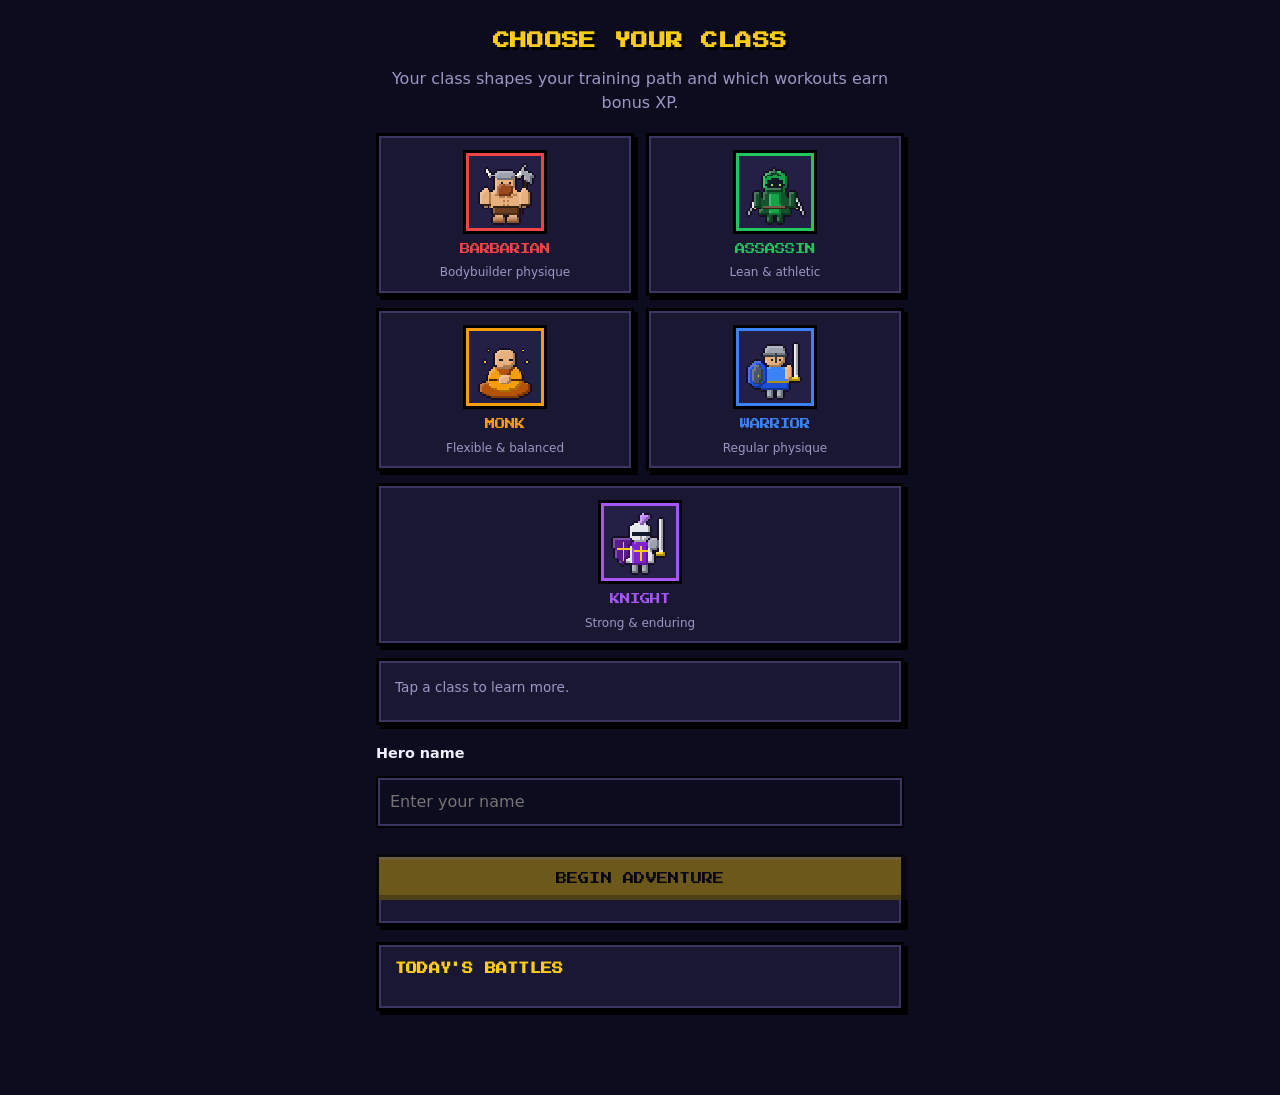
==== fitness/index.html @ 9831aeb4 "Upgrade all FitQuest sprites to detailed pixel art Heroes outside battle (hero card, class picker, p" ====
<!DOCTYPE html>
<html lang="en">
<head>
  <meta charset="UTF-8">
  <meta name="viewport" content="width=device-width, initial-scale=1.0, viewport-fit=cover">
  <meta name="theme-color" content="#0d0b1e">
  <meta name="description" content="Level up your real-life hero by working out">
  <meta name="apple-mobile-web-app-capable" content="yes">
  <meta name="apple-mobile-web-app-status-bar-style" content="black-translucent">
  <title>FitQuest</title>
  <link rel="manifest" href="manifest.json">
  <link rel="icon" href="icons/icon.svg" type="image/svg+xml">
  <link rel="apple-touch-icon" href="icons/icon-192.png">
  <link rel="preload" href="fonts/press-start-2p.woff2" as="font" type="font/woff2" crossorigin>
  <link rel="stylesheet" href="app.css">
</head>
<body>
  <header class="app-header">
    <h1 id="screen-title" class="pixel">Hero</h1>
    <span class="header-level pixel" id="header-level"></span>
  </header>

  <main>
    <!-- Hero -->
    <section id="hero" class="screen active" data-title="Hero">
      <div class="panel hero-card">
        <div class="portrait" id="hero-portrait"></div>
        <div class="hero-info">
          <div class="hero-name pixel" id="hero-name-display"></div>
          <div class="hero-title" id="hero-title"></div>
          <div class="xp-label pixel"><span>LV <span id="hero-level">1</span></span><span id="xp-text">0 / 100 XP</span></div>
          <div class="bar xp-bar"><div class="bar-fill" id="xp-fill"></div></div>
        </div>
      </div>

      <div class="panel promotion-card" id="promotion-card" hidden></div>

      <div class="panel quest-card" id="quest-card">
        <div class="quest-header pixel"><span>&#128220; Daily Quest</span><span class="quest-reward" id="quest-reward"></span></div>
        <div class="quest-name pixel" id="quest-name"></div>
        <div class="quest-desc" id="quest-desc"></div>
        <div class="bar quest-bar"><div class="bar-fill" id="quest-fill"></div></div>
        <div class="quest-progress" id="quest-progress"></div>
      </div>

      <div class="stats">
        <div class="stat panel">
          <span class="stat-value pixel" id="today-minutes">0</span>
          <span class="stat-label">min today</span>
        </div>
        <div class="stat panel">
          <span class="stat-value pixel" id="today-calories">0</span>
          <span class="stat-label">kcal today</span>
        </div>
        <div class="stat panel">
          <span class="stat-value pixel" id="streak">0</span>
          <span class="stat-label">&#128293; day streak</span>
        </div>
      </div>

      <div class="panel">
        <h2 class="pixel">Attributes</h2>
        <div class="attributes" id="attributes"></div>
      </div>

      <div class="panel">
        <h2 class="pixel">Skills</h2>
        <ul class="workout-list" id="skill-list"></ul>
      </div>

      <div class="panel">
        <h2 class="pixel">Weekly Goal</h2>
        <div class="xp-label"><span id="week-text">0 / 150 min</span><span id="week-pct">0%</span></div>
        <div class="bar week-bar"><div class="bar-fill" id="week-fill"></div></div>
      </div>

      <div class="panel">
        <h2 class="pixel">Last 7 Days</h2>
        <div class="chart" id="week-chart"></div>
      </div>

      <div class="panel">
        <h2 class="pixel">Today's Battles</h2>
        <ul class="workout-list" id="today-list"></ul>
      </div>
    </section>

    <!-- Train -->
    <section id="train" class="screen" data-title="Train">
      <div class="mode-toggle" role="tablist" aria-label="Training mode">
        <button type="button" class="mode active pixel" data-mode="workout" role="tab" aria-selected="true"><span class="mode-icon" aria-hidden="true">&#9876;&#xFE0F;</span> Workout</button>
        <button type="button" class="mode pixel" data-mode="challenge" role="tab" aria-selected="false"><span class="mode-icon" aria-hidden="true">&#127942;</span> Challenge</button>
      </div>

      <form id="workout-form" class="panel form" novalidate>
        <label>Choose your training</label>
        <div class="activity-grid" id="activity-grid" role="radiogroup" aria-label="Activity"></div>

        <div class="row">
          <div>
            <label for="duration">Duration (min)</label>
            <input type="number" id="duration" name="duration" min="1" max="1440" inputmode="numeric" required>
          </div>
          <div>
            <label for="distance">Distance (km)</label>
            <input type="number" id="distance" name="distance" min="0" step="0.01" inputmode="decimal" placeholder="Optional">
          </div>
        </div>

        <div class="row">
          <div>
            <label for="calories">Calories</label>
            <input type="number" id="calories" name="calories" min="0" inputmode="numeric" placeholder="Auto">
          </div>
          <div>
            <label for="date">Date</label>
            <input type="date" id="date" name="date" required>
          </div>
        </div>

        <label for="notes">Notes</label>
        <textarea id="notes" name="notes" rows="2" placeholder="How did the battle go?"></textarea>

        <div class="reward-preview pixel" id="reward-preview"></div>
        <button type="submit" class="btn pixel">Complete Training</button>
        <p class="form-status" id="form-status" role="status"></p>
      </form>

      <form id="feat-form" class="panel form" novalidate hidden>
        <label>Choose a challenge</label>
        <p class="hint">Hit personal records to learn skills. Each skill rank boosts an attribute.</p>
        <div class="activity-grid" id="challenge-grid" role="radiogroup" aria-label="Challenge"></div>

        <div class="challenge-info" id="challenge-info" hidden></div>

        <div class="row" id="fields-lift" hidden>
          <div>
            <label for="lift-weight">Weight (<span id="weight-unit">kg</span>)</label>
            <input type="number" id="lift-weight" min="0" step="0.5" inputmode="decimal">
          </div>
          <div>
            <label for="lift-reps">Reps</label>
            <input type="number" id="lift-reps" min="1" max="30" value="1" inputmode="numeric">
          </div>
        </div>

        <div id="fields-reps" hidden>
          <label for="max-reps">Reps in one set</label>
          <input type="number" id="max-reps" min="1" inputmode="numeric">
        </div>

        <div class="row" id="fields-time" hidden>
          <div>
            <label for="time-min">Minutes</label>
            <input type="number" id="time-min" min="0" inputmode="numeric">
          </div>
          <div>
            <label for="time-sec">Seconds</label>
            <input type="number" id="time-sec" min="0" max="59" inputmode="numeric">
          </div>
        </div>

        <label for="feat-date">Date</label>
        <input type="date" id="feat-date" name="feat-date">

        <button type="submit" class="btn pixel">Record Feat</button>
        <p class="form-status" id="feat-status" role="status"></p>
      </form>
    </section>

    <!-- Fight -->
    <section id="fight" class="screen" data-title="Fight">
      <div class="panel">
        <h2 class="pixel">Battle Stats</h2>
        <div class="combat-stats" id="combat-stats"></div>
        <p class="hint passive" id="class-passive"></p>
        <p class="hint">Your power comes from real training. Workouts raise your attributes, and challenges teach combat skills.</p>
      </div>

      <div class="panel">
        <h2 class="pixel">Combat Skills</h2>
        <ul class="workout-list" id="combat-skill-list"></ul>
      </div>

      <div class="panel">
        <h2 class="pixel section-head"><span>Dungeons</span><span id="kill-count"></span></h2>
        <div class="dungeon-list" id="dungeon-list"></div>
      </div>
    </section>

    <!-- Loot -->
    <section id="loot" class="screen" data-title="Loot">
      <div class="panel loot-hero">
        <div class="portrait large" id="loot-portrait"></div>
        <div>
          <div class="hero-name pixel" id="loot-name"></div>
          <div class="hint" id="loot-bonus"></div>
        </div>
      </div>

      <div class="panel">
        <h2 class="pixel">Active Buffs</h2>
        <ul class="buff-list" id="buff-list"></ul>
      </div>

      <div class="panel">
        <h2 class="pixel section-head"><span>Armory</span><span id="gear-count"></span></h2>
        <div id="gear-slots"></div>
      </div>

      <div class="panel">
        <h2 class="pixel section-head"><span>Badges</span><span id="badge-count"></span></h2>
        <div class="badge-grid" id="badge-grid"></div>
      </div>
    </section>

    <!-- Journal -->
    <section id="journal" class="screen" data-title="Journal">
      <div class="panel totals" id="all-time"></div>
      <div id="history-list"></div>
    </section>

    <!-- Settings -->
    <section id="settings" class="screen" data-title="Camp">
      <div class="panel form">
        <h2 class="pixel">Your Hero</h2>
        <div class="current-class" id="current-class"></div>
        <button type="button" class="btn secondary pixel" id="change-class-btn">Change Class</button>
      </div>

      <form id="settings-form" class="panel form">
        <h2 class="pixel">Settings</h2>
        <label for="goal">Weekly goal (minutes)</label>
        <input type="number" id="goal" min="10" max="5000" inputmode="numeric">

        <label for="units">Units</label>
        <select id="units">
          <option value="kg">Kilograms (kg)</option>
          <option value="lb">Pounds (lb)</option>
        </select>

        <label for="weight" id="weight-label">Body weight (kg)</label>
        <input type="number" id="weight" min="20" max="300" step="0.1" inputmode="decimal">
        <p class="hint">Used to estimate calories burned.</p>

        <button type="submit" class="btn pixel">Save</button>
        <p class="form-status" id="settings-status" role="status"></p>
      </form>

      <div class="panel form">
        <h2 class="pixel">Save Data</h2>
        <p class="hint">Everything is stored only on this device.</p>
        <button type="button" class="btn secondary pixel" id="export-btn">Export Save</button>
        <button type="button" class="btn danger pixel" id="clear-btn">Delete All Progress</button>
      </div>
    </section>
  </main>

  <nav class="tab-bar" aria-label="Main">
    <button class="tab active" data-screen="hero"><span class="tab-icon">&#128737;&#xFE0F;</span>Hero</button>
    <button class="tab" data-screen="train"><span class="tab-icon">&#9876;&#xFE0F;</span>Train</button>
    <button class="tab" data-screen="fight"><span class="tab-icon">&#128128;</span>Fight</button>
    <button class="tab" data-screen="loot"><span class="tab-icon">&#127873;</span>Loot</button>
    <button class="tab" data-screen="journal"><span class="tab-icon">&#128220;</span>Journal</button>
    <button class="tab" data-screen="settings"><span class="tab-icon">&#9978;&#xFE0F;</span>Camp</button>
  </nav>

  <!-- Class selection (shown on first launch, or from Camp) -->
  <div class="overlay" id="class-select" hidden>
    <div class="overlay-inner">
      <h1 class="pixel overlay-title" id="class-select-title">Choose Your Class</h1>
      <p class="overlay-sub">Your class shapes your training path and which workouts earn bonus XP.</p>
      <div class="class-grid" id="class-grid" role="radiogroup" aria-label="Class"></div>
      <div class="panel class-detail" id="class-detail">
        <p class="hint">Tap a class to learn more.</p>
      </div>
      <label for="hero-name" class="name-label">Hero name</label>
      <input type="text" id="hero-name" maxlength="20" placeholder="Enter your name" autocomplete="nickname">
      <button type="button" class="btn pixel" id="begin-btn" disabled>Begin Adventure</button>
      <button type="button" class="btn secondary pixel" id="cancel-class-btn" hidden>Cancel</button>
    </div>
  </div>

  <!-- Dungeon battle (Pokémon-style) -->
  <div class="overlay battle" id="battle" hidden>
    <div class="battle-inner">
      <div class="battle-top pixel"><span id="b-dungeon"></span><span id="b-floor"></span></div>

      <div class="scene" id="b-scene">
        <div class="info-box enemy-box">
          <div class="info-name pixel"><span id="b-enemy-name"></span><span id="b-enemy-level"></span></div>
          <div class="hp-row"><span class="hp-tag pixel">HP</span><div class="hp-track"><div class="hp-fill" id="b-enemy-hp"></div></div></div>
          <div class="status-row" id="b-enemy-status"></div>
        </div>
        <div class="platform enemy-platform"></div>
        <div class="b-sprite enemy-sprite" id="b-enemy-sprite"></div>

        <div class="platform hero-platform"></div>
        <div class="b-sprite hero-sprite" id="b-hero-sprite"></div>
        <div class="info-box hero-box">
          <div class="info-name pixel"><span id="b-hero-name"></span><span id="b-hero-level"></span></div>
          <div class="hp-row"><span class="hp-tag pixel">HP</span><div class="hp-track"><div class="hp-fill" id="b-hero-hp"></div></div></div>
          <div class="hp-numbers pixel" id="b-hero-hp-text"></div>
          <div class="hp-row en-row"><span class="hp-tag en-tag pixel">EN</span><div class="hp-track en-track"><div class="en-fill" id="b-energy"></div></div></div>
          <div class="status-row" id="b-hero-status"></div>
        </div>
      </div>

      <div class="command-area" id="b-command" data-menu="wait">
        <div class="text-box pixel" id="b-text" role="status" aria-live="polite"></div>
        <div class="command-menu" id="b-actions"></div>
      </div>
    </div>
  </div>

  <!-- Level up / quest complete popup -->
  <div class="overlay popup" id="popup" hidden>
    <div class="popup-box panel">
      <div class="popup-icon" id="popup-icon"></div>
      <div class="popup-title pixel" id="popup-title"></div>
      <div class="popup-text" id="popup-text"></div>
      <button type="button" class="btn pixel" id="popup-btn">Onward!</button>
    </div>
  </div>

  <div class="toast pixel" id="toast" aria-live="polite"></div>

  <script src="art.js"></script>
  <script src="battle.js"></script>
  <script src="app.js"></script>
</body>
</html>
---- fitness/app.css ----
@font-face {
  font-family: "Press Start 2P";
  src: url("fonts/press-start-2p.woff2") format("woff2");
  font-display: swap;
}

:root {
  --bg: #0d0b1e;
  --panel: #1a1733;
  --panel-2: #241f45;
  --border: #3b3561;
  --text: #f1f0ff;
  --muted: #9b97c4;
  --gold: #facc15;
  --accent: #facc15; /* replaced by the hero's class color */
  --danger: #f87171;
  --success: #4ade80;
  --tab-height: 64px;
  --pixel-font: "Press Start 2P", ui-monospace, monospace;
}

[hidden] {
  display: none !important;
}

* {
  box-sizing: border-box;
  margin: 0;
  padding: 0;
}

body {
  font-family: system-ui, -apple-system, "Segoe UI", Roboto, sans-serif;
  background:
    radial-gradient(circle at 50% -20%, color-mix(in srgb, var(--accent) 18%, transparent), transparent 60%),
    var(--bg);
  background-attachment: fixed;
  color: var(--text);
  line-height: 1.5;
  -webkit-tap-highlight-color: transparent;
}

.pixel {
  font-family: var(--pixel-font);
  letter-spacing: 0.02em;
}

/* Chunky pixel-style panel */
.panel {
  background: var(--panel);
  border: 3px solid #000;
  box-shadow: inset 0 0 0 2px var(--border), 4px 4px 0 #000;
  padding: 16px;
}

h2 {
  font-size: 0.7rem;
  color: var(--gold);
  margin-bottom: 14px;
  text-transform: uppercase;
}

/* Header */
.app-header {
  position: sticky;
  top: 0;
  z-index: 5;
  display: flex;
  align-items: center;
  justify-content: space-between;
  padding: calc(env(safe-area-inset-top) + 16px) 16px 16px;
  background: var(--panel);
  border-bottom: 3px solid #000;
  box-shadow: 0 3px 0 var(--accent);
}

.app-header h1 {
  font-size: 0.95rem;
  text-transform: uppercase;
  color: var(--accent);
}

.header-level {
  font-size: 0.6rem;
  color: var(--gold);
}

main {
  max-width: 560px;
  margin: 0 auto;
  padding: 18px 16px calc(var(--tab-height) + env(safe-area-inset-bottom) + 20px);
}

.screen {
  display: none;
  flex-direction: column;
  gap: 16px;
}

.screen.active {
  display: flex;
}

/* Pixel sprites */
.sprite {
  display: block;
  width: 100%;
  height: 100%;
  image-rendering: pixelated;
  shape-rendering: crispEdges;
}

/* Hero card */
.hero-card {
  display: flex;
  gap: 16px;
  align-items: center;
}

.portrait {
  width: 96px;
  height: 96px;
  flex-shrink: 0;
  padding: 8px;
  background: var(--panel-2);
  border: 3px solid #000;
  box-shadow: inset 0 0 0 3px var(--accent);
}

.hero-info {
  flex: 1;
  min-width: 0;
}

.hero-name {
  font-size: 0.85rem;
  overflow-wrap: anywhere;
  margin-bottom: 6px;
}

.hero-title {
  color: var(--accent);
  font-weight: 700;
  font-size: 0.95rem;
  margin-bottom: 10px;
}

.xp-label {
  display: flex;
  justify-content: space-between;
  font-size: 0.6rem;
  color: var(--muted);
  margin-bottom: 6px;
}

.xp-label.pixel span:first-child {
  color: var(--gold);
}

/* Bars */
.bar {
  height: 16px;
  background: #000;
  border: 2px solid #000;
  box-shadow: inset 0 0 0 2px var(--border);
  overflow: hidden;
}

.bar-fill {
  height: 100%;
  width: 0;
  background: var(--accent);
  box-shadow: inset 0 -4px 0 rgb(0 0 0 / 0.25), inset 0 3px 0 rgb(255 255 255 / 0.25);
  transition: width 0.6s steps(12);
}

.xp-bar .bar-fill {
  background: var(--gold);
}

/* Quest */
.quest-card {
  border-color: #000;
  box-shadow: inset 0 0 0 2px var(--gold), 4px 4px 0 #000;
}

.quest-header {
  display: flex;
  justify-content: space-between;
  font-size: 0.6rem;
  color: var(--gold);
  margin-bottom: 12px;
  text-transform: uppercase;
}

.quest-reward {
  color: var(--success);
}

.quest-name {
  font-size: 0.75rem;
  margin-bottom: 6px;
}

.quest-desc {
  color: var(--muted);
  margin-bottom: 10px;
}

.quest-bar .bar-fill {
  background: var(--success);
}

.quest-progress {
  font-size: 0.85rem;
  color: var(--muted);
  margin-top: 6px;
}

.quest-card.done .quest-name::after {
  content: " \2714";
  color: var(--success);
}

/* Class promotion */
.promotion-card {
  box-shadow: inset 0 0 0 2px var(--border), 4px 4px 0 #000;
}

.promotion-card.ready {
  box-shadow: inset 0 0 0 3px var(--gold), 4px 4px 0 #000;
  animation: glow 1.6s steps(4) infinite alternate;
}

@keyframes glow {
  to { box-shadow: inset 0 0 0 3px var(--gold), 0 0 18px color-mix(in srgb, var(--gold) 45%, transparent), 4px 4px 0 #000; }
}

.promo-sprites {
  display: flex;
  align-items: center;
  justify-content: center;
  gap: 14px;
  margin: 4px 0 12px;
}

.promo-sprites .portrait {
  width: 84px;
  height: 84px;
  padding: 6px;
}

.promotion-card:not(.ready) .promo-target {
  filter: grayscale(0.6) brightness(0.7);
}

.promo-target {
  box-shadow: inset 0 0 0 3px var(--c);
}

.promo-arrow {
  color: var(--gold);
  font-size: 1rem;
}

.promo-perks {
  list-style: none;
  display: flex;
  flex-direction: column;
  gap: 6px;
  margin-bottom: 6px;
  font-size: 0.85rem;
}

/* Stats */
.stats {
  display: grid;
  grid-template-columns: repeat(3, 1fr);
  gap: 12px;
}

.stat {
  display: flex;
  flex-direction: column;
  align-items: center;
  text-align: center;
  padding: 14px 6px;
  gap: 6px;
}

.stat-value {
  font-size: 1rem;
  color: var(--accent);
}

.stat-label {
  font-size: 0.75rem;
  color: var(--muted);
}

/* Attributes */
.attributes {
  display: flex;
  flex-direction: column;
  gap: 10px;
}

.attr {
  display: grid;
  grid-template-columns: 48px 1fr 32px;
  align-items: center;
  gap: 10px;
  font-size: 0.65rem;
}

.attr-name.bonus {
  color: var(--gold);
  text-decoration: underline 2px;
  text-underline-offset: 4px;
}

.attr .bar {
  height: 14px;
}

.attr-value {
  text-align: right;
}

/* Chart */
.chart {
  display: grid;
  grid-template-columns: repeat(7, 1fr);
  gap: 8px;
  align-items: end;
  height: 140px;
}

.bar-col {
  display: flex;
  flex-direction: column;
  align-items: center;
  justify-content: flex-end;
  height: 100%;
  gap: 4px;
}

.col {
  width: 100%;
  max-width: 26px;
  min-height: 4px;
  background: var(--accent);
  border: 2px solid #000;
  transition: height 0.4s steps(8);
}

.col.empty {
  background: var(--border);
}

.col-value,
.col-day {
  font-family: var(--pixel-font);
  font-size: 0.5rem;
  color: var(--muted);
}

.bar-col.today .col-day {
  color: var(--gold);
}

/* Workout list */
.workout-list {
  list-style: none;
  display: flex;
  flex-direction: column;
  gap: 10px;
}

.workout {
  display: flex;
  align-items: center;
  gap: 12px;
}

.workout-icon {
  width: 42px;
  height: 42px;
  background: var(--panel-2);
  border: 2px solid #000;
  box-shadow: inset 0 0 0 2px var(--border);
  display: grid;
  place-items: center;
  font-size: 1.3rem;
  flex-shrink: 0;
}

.workout-info {
  flex: 1;
  min-width: 0;
}

.workout-name {
  font-weight: 700;
}

.workout-xp {
  font-family: var(--pixel-font);
  font-size: 0.55rem;
  color: var(--gold);
  margin-left: 6px;
}

.workout-meta,
.workout-notes {
  font-size: 0.85rem;
  color: var(--muted);
  overflow-wrap: anywhere;
}

.delete-btn {
  background: none;
  border: none;
  color: var(--muted);
  font-size: 1.1rem;
  padding: 8px;
  cursor: pointer;
}

.delete-btn:hover {
  color: var(--danger);
}

.empty-state {
  color: var(--muted);
  text-align: center;
  padding: 8px 0;
}

.history-day h3 {
  font-family: var(--pixel-font);
  font-size: 0.55rem;
  color: var(--muted);
  font-weight: 400;
  margin: 6px 2px 10px;
  text-transform: uppercase;
}

.history-day .panel {
  margin-bottom: 8px;
}

.totals {
  display: grid;
  grid-template-columns: repeat(3, 1fr);
  text-align: center;
}

/* Activity grid */
.activity-grid {
  display: grid;
  grid-template-columns: repeat(3, 1fr);
  gap: 8px;
  margin-bottom: 12px;
}

.activity {
  position: relative;
  display: flex;
  flex-direction: column;
  align-items: center;
  gap: 4px;
  padding: 10px 4px 8px;
  background: var(--panel-2);
  border: 2px solid #000;
  box-shadow: inset 0 0 0 2px var(--border);
  color: var(--text);
  font: inherit;
  font-size: 0.75rem;
  cursor: pointer;
}

.activity-icon {
  font-size: 1.5rem;
  line-height: 1;
}

.activity-stat {
  font-family: var(--pixel-font);
  font-size: 0.45rem;
  color: var(--muted);
}

.activity.selected {
  box-shadow: inset 0 0 0 3px var(--accent);
  background: color-mix(in srgb, var(--accent) 18%, var(--panel-2));
}

.activity .badge {
  position: absolute;
  top: -8px;
  right: -6px;
  padding: 3px 4px;
  background: var(--gold);
  color: #000;
  border: 2px solid #000;
  font-family: var(--pixel-font);
  font-size: 0.45rem;
}

.reward-preview {
  min-height: 1.2em;
  font-size: 0.6rem;
  color: var(--gold);
  line-height: 1.8;
}

/* Forms */
.form {
  display: flex;
  flex-direction: column;
  gap: 6px;
}

label {
  font-size: 0.9rem;
  font-weight: 700;
}

input,
select,
textarea {
  width: 100%;
  padding: 12px;
  border: 2px solid #000;
  box-shadow: inset 0 0 0 2px var(--border);
  border-radius: 0;
  background: var(--bg);
  color: var(--text);
  font: inherit;
  font-size: 16px; /* prevents iOS zoom on focus */
  margin-bottom: 8px;
  color-scheme: dark;
}

input:focus,
select:focus,
textarea:focus {
  outline: none;
  box-shadow: inset 0 0 0 2px var(--accent);
}

.row {
  display: grid;
  grid-template-columns: 1fr 1fr;
  gap: 12px;
}

.hint {
  font-size: 0.85rem;
  color: var(--muted);
}

.btn {
  padding: 16px 12px;
  border: 3px solid #000;
  border-radius: 0;
  background: var(--accent);
  color: #000;
  font-size: 0.7rem;
  text-transform: uppercase;
  cursor: pointer;
  margin-top: 6px;
  box-shadow: inset 0 -5px 0 rgb(0 0 0 / 0.3), inset 0 3px 0 rgb(255 255 255 / 0.35), 3px 3px 0 #000;
}

.btn:active {
  transform: translate(2px, 2px);
  box-shadow: inset 0 -3px 0 rgb(0 0 0 / 0.3), 1px 1px 0 #000;
}

.btn:disabled {
  opacity: 0.4;
  cursor: not-allowed;
}

.btn.secondary {
  background: var(--panel-2);
  color: var(--text);
  box-shadow: inset 0 0 0 2px var(--border), 3px 3px 0 #000;
}

.btn.danger {
  background: transparent;
  color: var(--danger);
  box-shadow: inset 0 0 0 2px var(--danger), 3px 3px 0 #000;
}

.form-status {
  min-height: 1.5em;
  font-size: 0.9rem;
}

.form-status.error {
  color: var(--danger);
}

.form-status.success {
  color: var(--success);
}

.current-class {
  display: flex;
  align-items: center;
  gap: 14px;
}

.current-class .portrait {
  width: 72px;
  height: 72px;
  padding: 6px;
}

/* Tab bar */
.tab-bar {
  position: fixed;
  left: 0;
  right: 0;
  bottom: 0;
  display: grid;
  grid-template-columns: repeat(6, 1fr);
  height: calc(var(--tab-height) + env(safe-area-inset-bottom));
  padding-bottom: env(safe-area-inset-bottom);
  background: var(--panel);
  border-top: 3px solid #000;
  box-shadow: 0 -3px 0 var(--border);
  z-index: 5;
}

.tab {
  display: flex;
  flex-direction: column;
  align-items: center;
  justify-content: center;
  gap: 4px;
  background: none;
  border: none;
  color: var(--muted);
  font-family: var(--pixel-font);
  font-size: 0.45rem;
  text-transform: uppercase;
  cursor: pointer;
}

.tab-icon {
  font-size: 1.3rem;
  line-height: 1;
  filter: grayscale(1) opacity(0.6);
}

.tab.active {
  color: var(--accent);
}

.tab.active .tab-icon {
  filter: none;
}

/* Training mode toggle */
.mode-toggle {
  display: grid;
  grid-template-columns: 1fr 1fr;
  border: 3px solid #000;
  box-shadow: 4px 4px 0 #000;
}

.mode {
  padding: 14px 6px;
  border: none;
  background: var(--panel);
  color: var(--muted);
  font-size: 0.6rem;
  text-transform: uppercase;
  cursor: pointer;
  box-shadow: inset 0 0 0 2px var(--border);
}

.mode-icon {
  font-family: system-ui, sans-serif;
  font-size: 1.1rem;
  vertical-align: middle;
  margin-right: 4px;
}

.mode.active {
  background: var(--accent);
  color: #000;
  box-shadow: inset 0 -4px 0 rgb(0 0 0 / 0.3), inset 0 3px 0 rgb(255 255 255 / 0.35);
}

/* Challenges & skills */
.pips {
  display: inline-flex;
  gap: 3px;
}

.pip {
  width: 10px;
  height: 10px;
  background: #000;
  box-shadow: inset 0 0 0 2px var(--border);
}

.pip.on {
  background: var(--gold);
  box-shadow: inset 0 -2px 0 rgb(0 0 0 / 0.3);
}

.challenge-info {
  padding: 12px;
  margin-bottom: 8px;
  background: var(--bg);
  border: 2px solid #000;
  box-shadow: inset 0 0 0 2px var(--border);
}

.pb {
  font-size: 0.55rem;
  color: var(--muted);
  line-height: 1.8;
  margin-bottom: 10px;
}

.pb span {
  color: var(--gold);
}

.skill-ladder {
  list-style: none;
  display: flex;
  flex-direction: column;
  gap: 8px;
  margin-bottom: 6px;
}

.skill-ladder li {
  display: flex;
  gap: 10px;
  align-items: center;
  opacity: 0.75;
}

.skill-ladder li.learned {
  opacity: 1;
}

.skill-ladder .rank {
  width: 34px;
  flex-shrink: 0;
  padding: 6px 0;
  text-align: center;
  font-size: 0.55rem;
  background: var(--panel-2);
  border: 2px solid #000;
}

.skill-ladder li.learned .rank {
  background: var(--gold);
  color: #000;
}

.ladder-text {
  display: flex;
  flex-direction: column;
  font-size: 0.85rem;
}

.ladder-text span {
  color: var(--muted);
  font-size: 0.8rem;
}

.skill {
  display: flex;
  align-items: center;
  gap: 12px;
}

.skill .workout-info {
  display: flex;
  flex-direction: column;
}

/* Fight screen */
.combat-stats {
  display: grid;
  grid-template-columns: repeat(5, 1fr);
  gap: 6px;
  margin-bottom: 12px;
}

.cstat {
  display: flex;
  flex-direction: column;
  align-items: center;
  gap: 4px;
  padding: 10px 2px;
  background: var(--panel-2);
  border: 2px solid #000;
  box-shadow: inset 0 0 0 2px var(--border);
}

.cstat-value {
  font-size: 0.7rem;
  color: var(--accent);
}

.passive {
  color: var(--gold);
  margin-bottom: 6px;
}

.skill.locked .workout-icon {
  filter: grayscale(1) opacity(0.5);
}

.skill-state {
  font-size: 0.8rem;
  color: var(--gold);
}

.skill.locked .skill-state {
  color: var(--muted);
}

.combat-unlock {
  margin-top: 10px;
  padding: 10px;
  font-size: 0.85rem;
  border: 2px solid #000;
  box-shadow: inset 0 0 0 2px var(--accent);
  background: color-mix(in srgb, var(--accent) 12%, transparent);
}

.dungeon-list {
  display: flex;
  flex-direction: column;
  gap: 10px;
}

.dungeon {
  display: flex;
  align-items: center;
  gap: 12px;
  padding: 12px;
  background: var(--panel-2);
  border: 2px solid #000;
  box-shadow: inset 0 0 0 2px var(--border);
}

.dungeon.cleared {
  box-shadow: inset 0 0 0 2px var(--success);
}

.dungeon.locked {
  opacity: 0.55;
}

.dungeon-icon {
  font-size: 2rem;
  flex-shrink: 0;
}

.dungeon-info {
  flex: 1;
  min-width: 0;
}

.dungeon-name {
  font-size: 0.6rem;
  line-height: 1.6;
  margin-bottom: 2px;
}

.mini-monsters {
  display: flex;
  gap: 2px;
  margin: 2px 0;
}

.mini-monsters svg {
  width: 30px;
  height: 30px;
}

.dungeon.locked .mini-monsters {
  filter: brightness(0);
  opacity: 0.5;
}

.enter-btn {
  margin: 0;
  padding: 12px 10px;
  font-size: 0.55rem;
  flex-shrink: 0;
}

/* Battle (Pokémon-style) */
.battle {
  --ink: #26233a;
  --cream: #f8f4e3;
  --cream-2: #e8e1c8;
  background: #07060f;
}

.battle-inner {
  max-width: 560px;
  min-height: 100%;
  margin: 0 auto;
  padding: calc(env(safe-area-inset-top) + 10px) 12px calc(env(safe-area-inset-bottom) + 12px);
  display: flex;
  flex-direction: column;
  gap: 10px;
}

.battle-top {
  display: flex;
  justify-content: space-between;
  font-size: 0.55rem;
  color: var(--gold);
  padding: 0 4px;
}

.battle-top #b-floor {
  color: var(--muted);
}

/* The battlefield: sky above, ground below, a platform for each side */
.scene {
  --sky1: #3a2d22;
  --sky2: #5a4632;
  --ground1: #6b5537;
  --ground2: #4a3a26;
  --pad: #8a7048;
  position: relative;
  height: clamp(300px, 52vh, 420px);
  overflow: hidden;
  border: 3px solid #000;
  box-shadow: 4px 4px 0 #000;
  background:
    linear-gradient(var(--sky1), var(--sky2) 52%, var(--ground1) 52%, var(--ground2));
  image-rendering: pixelated;
}

.scene.crypt { --sky1: #1b1830; --sky2: #2e2850; --ground1: #45405e; --ground2: #2a2640; --pad: #6d6790; }
.scene.forest { --sky1: #9fd8a0; --sky2: #cdeec0; --ground1: #6cbf5a; --ground2: #3f8f3a; --pad: #a7d97a; }
.scene.volcano { --sky1: #2a0a0a; --sky2: #6b1d0f; --ground1: #7c3418; --ground2: #4a1a0c; --pad: #b45309; }
.scene.peak { --sky1: #8ec5ff; --sky2: #d6ecff; --ground1: #eef4fb; --ground2: #c5d5e8; --pad: #ffffff; }

.platform {
  position: absolute;
  border-radius: 50%;
  background: radial-gradient(ellipse at 50% 40%, var(--pad), color-mix(in srgb, var(--pad) 55%, #000) 70%);
  box-shadow: inset 0 -6px 0 rgb(0 0 0 / 0.25);
}

.enemy-platform {
  width: 170px;
  height: 42px;
  right: 6%;
  top: 47%;
}

.hero-platform {
  width: 200px;
  height: 50px;
  left: -4%;
  bottom: 6%;
}

.b-sprite {
  position: absolute;
  display: grid;
  place-items: end center;
}

.enemy-sprite {
  width: 136px;
  height: 136px;
  right: calc(6% + 17px);
  top: calc(47% - 114px);
}

.enemy-sprite:has(.boss) {
  width: 156px;
  height: 156px;
  right: calc(6% + 7px);
  top: calc(47% - 130px);
}

.hero-sprite {
  width: 176px;
  height: 176px;
  left: -2%;
  bottom: calc(6% - 6px);
}

.b-sprite .sprite {
  width: 100%;
  height: 100%;
}

.monster,
.hero-sprite .sprite {
  width: 100%;
  height: 100%;
  filter: drop-shadow(3px 4px 0 rgb(0 0 0 / 0.3));
  animation: idle-bob 1.2s steps(2) infinite;
}

.hero-sprite .sprite {
  animation-delay: -0.6s;
}

.monster.boss {
  filter: drop-shadow(0 0 8px rgb(239 68 68 / 0.7)) drop-shadow(3px 4px 0 rgb(0 0 0 / 0.3));
}

@keyframes idle-bob {
  50% { transform: translateY(-3px); }
}

/* Info boxes */
.info-box {
  position: absolute;
  width: 58%;
  padding: 8px 10px 8px;
  background: var(--cream);
  color: var(--ink);
  border: 3px solid var(--ink);
  border-radius: 10px 4px 10px 4px;
  box-shadow: inset 0 0 0 2px var(--cream-2), 3px 3px 0 rgb(0 0 0 / 0.45);
  z-index: 2;
}

.enemy-box {
  top: 12px;
  left: 10px;
}

.hero-box {
  right: 10px;
  bottom: 12px;
}

.info-name {
  display: flex;
  justify-content: space-between;
  gap: 6px;
  font-size: 0.58rem;
  line-height: 1.5;
  margin-bottom: 6px;
}

.info-name span:first-child {
  overflow: hidden;
  text-overflow: ellipsis;
  white-space: nowrap;
}

.hp-row {
  display: flex;
  align-items: center;
  gap: 4px;
  padding: 2px 3px;
  background: var(--ink);
  border-radius: 4px;
}

.hp-tag {
  font-size: 0.45rem;
  color: #fbbf24;
  padding: 0 2px;
}

.hp-track {
  flex: 1;
  height: 8px;
  background: #4b4560;
  border-radius: 3px;
  overflow: hidden;
}

.hp-fill,
.en-fill {
  height: 100%;
  width: 100%;
  background: #4ade80;
  border-radius: 3px;
  transition: width 0.6s linear, background-color 0.3s;
}

.hp-fill.mid { background: #facc15; }
.hp-fill.low { background: #ef4444; }

.hp-numbers {
  text-align: right;
  font-size: 0.55rem;
  margin: 5px 2px 4px;
}

.en-row {
  margin-top: 2px;
}

.en-tag {
  color: #7dd3fc;
}

.en-track {
  height: 5px;
}

.en-fill {
  background: #38bdf8;
}

.status-row {
  display: flex;
  flex-wrap: wrap;
  gap: 3px;
  margin-top: 5px;
}

.status-row:empty {
  display: none;
}

.status-tag {
  padding: 2px 5px;
  font-family: var(--pixel-font);
  font-size: 0.4rem;
  color: #fff;
  background: #64748b;
  border-radius: 3px;
}

.status-tag.psn { background: #a855f7; }
.status-tag.brn { background: #ea580c; }
.status-tag.stn { background: #ca8a04; }
.status-tag.rage { background: #dc2626; }
.status-tag.warn { background: #dc2626; animation: blink 0.6s steps(2) infinite; }
.status-tag.buff { background: #2563eb; }

@keyframes blink {
  50% { opacity: 0.4; }
}

/* Battle animations */
.b-sprite.hit {
  animation: hit-blink 0.45s steps(1);
}

@keyframes hit-blink {
  0%, 40%, 80% { opacity: 0.15; transform: translateX(-4px); }
  20%, 60%, 100% { opacity: 1; transform: translateX(4px); }
}

.b-sprite.lunge-right {
  animation: lunge-right 0.3s ease-out;
}

.b-sprite.lunge-left {
  animation: lunge-left 0.3s ease-out;
}

@keyframes lunge-right {
  40% { transform: translate(28px, -14px); }
}

@keyframes lunge-left {
  40% { transform: translate(-28px, 14px); }
}

.b-sprite.fainted {
  animation: faint 0.6s ease-in forwards;
}

@keyframes faint {
  to { transform: translateY(60px); opacity: 0; }
}

.enemy-sprite.enter {
  animation: enter-right 0.45s ease-out;
}

@keyframes enter-right {
  from { transform: translateX(160px); opacity: 0; }
}

.floater {
  position: absolute;
  top: 0;
  left: 50%;
  transform: translateX(-50%);
  font-size: 0.85rem;
  color: #fff;
  text-shadow: 2px 2px 0 #000, -1px -1px 0 #000;
  pointer-events: none;
  white-space: nowrap;
  z-index: 3;
  animation: float-up 1s ease-out forwards;
}

.floater.crit { color: var(--gold); font-size: 1.1rem; }
.floater.hurt { color: #fca5a5; }
.floater.heal { color: #86efac; }
.floater.dot { color: #d8b4fe; }

@keyframes float-up {
  to { transform: translate(-50%, -44px); opacity: 0; }
}

/* Message box and commands */
.command-area {
  display: grid;
  grid-template-columns: 1fr;
  gap: 8px;
  min-height: 132px;
}

.command-area[data-menu="main"] {
  grid-template-columns: 1fr 1fr;
}

.text-box {
  min-height: 132px;
  padding: 14px 14px;
  font-size: 0.62rem;
  line-height: 2;
  color: #fff;
  background: #2b3a67;
  border: 3px solid #000;
  border-radius: 8px;
  box-shadow: inset 0 0 0 3px #d9cfa6, inset 0 0 0 5px #1c2647, 3px 3px 0 #000;
  cursor: pointer;
  overflow-wrap: anywhere;
}

.command-area[data-menu="fight"] .text-box,
.command-area[data-menu="bag"] .text-box,
.command-area[data-menu="end"] .text-box {
  display: none;
}

.command-menu:empty {
  display: none;
}

.command-area[data-menu="main"] .command-menu {
  display: grid;
  grid-template-columns: 1fr 1fr;
  gap: 4px;
  padding: 8px;
  background: var(--cream);
  border: 3px solid #000;
  border-radius: 8px;
  box-shadow: inset 0 0 0 3px var(--cream-2), 3px 3px 0 #000;
}

.cmd {
  position: relative;
  padding: 10px 4px 10px 18px;
  background: none;
  border: none;
  color: var(--ink);
  font-size: 0.62rem;
  text-align: left;
  text-transform: uppercase;
  cursor: pointer;
}

.cmd::before {
  content: "▶";
  position: absolute;
  left: 4px;
  opacity: 0;
}

.cmd.selected::before,
.cmd:hover::before,
.cmd:focus-visible::before {
  opacity: 1;
}

.command-menu:hover .cmd.selected:not(:hover)::before {
  opacity: 0;
}

.cmd:focus-visible {
  outline: none;
}

.command-area[data-menu="fight"] .command-menu,
.command-area[data-menu="bag"] .command-menu {
  display: grid;
  grid-template-columns: 1fr 1fr;
  gap: 6px;
  padding: 8px;
  background: var(--cream);
  border: 3px solid #000;
  border-radius: 8px;
  box-shadow: inset 0 0 0 3px var(--cream-2), 3px 3px 0 #000;
}

.move {
  display: flex;
  flex-direction: column;
  align-items: flex-start;
  gap: 2px;
  padding: 9px 10px;
  background: #fff;
  border: 2px solid var(--ink);
  border-radius: 6px;
  color: var(--ink);
  font: inherit;
  text-align: left;
  cursor: pointer;
}

.move:active:not(:disabled) {
  transform: translateY(1px);
}

.move.ultimate {
  background: #fef3c7;
  border-color: #b45309;
}

.move:disabled {
  opacity: 0.45;
  cursor: not-allowed;
}

.move-name {
  font-weight: 700;
  font-size: 0.85rem;
}

.move-meta {
  font-size: 0.7rem;
  color: #5b5670;
}

.move-note {
  grid-column: 1 / -1;
  font-size: 0.75rem;
  color: #5b5670;
  padding: 0 2px;
}

.move-footer {
  grid-column: 1 / -1;
  display: flex;
  justify-content: space-between;
  align-items: center;
  padding: 2px 2px 0;
  font-size: 0.5rem;
  color: var(--ink);
}

.move-footer .cmd.back {
  padding: 8px 6px 8px 18px;
}

.battle-end {
  display: flex;
  flex-direction: column;
  align-items: center;
  gap: 10px;
  padding: 16px;
  text-align: center;
  background: var(--panel);
  border: 3px solid #000;
  box-shadow: inset 0 0 0 3px var(--gold), 4px 4px 0 #000;
}

.end-text {
  color: var(--muted);
}

.battle-end .btn {
  width: 100%;
}

.ult-tag {
  padding: 2px 4px;
  font-size: 0.42rem;
  vertical-align: middle;
  background: var(--gold);
  color: #000;
}

/* Loot */
.loot-hero {
  display: flex;
  align-items: center;
  gap: 16px;
}

.portrait.large {
  width: 128px;
  height: 128px;
}

.section-head {
  display: flex;
  justify-content: space-between;
}

.section-head span:last-child {
  color: var(--muted);
}

.slot-title {
  font-size: 0.55rem;
  color: var(--muted);
  text-transform: uppercase;
  margin: 16px 0 10px;
}

.slot-title:first-child {
  margin-top: 0;
}

.gear-grid {
  display: grid;
  grid-template-columns: repeat(2, 1fr);
  gap: 10px;
}

.gear {
  position: relative;
  display: flex;
  flex-direction: column;
  align-items: center;
  gap: 4px;
  padding: 10px 6px;
  background: var(--panel-2);
  border: 2px solid #000;
  box-shadow: inset 0 0 0 2px var(--border);
  color: var(--text);
  font: inherit;
  cursor: pointer;
}

.gear-preview {
  width: 64px;
  height: 64px;
}

.gear-name {
  font-size: 0.85rem;
  font-weight: 700;
  text-align: center;
}

.gear-state {
  font-size: 0.75rem;
  color: var(--muted);
  text-align: center;
}

.gear.equipped {
  box-shadow: inset 0 0 0 3px var(--accent);
  background: color-mix(in srgb, var(--accent) 18%, var(--panel-2));
}

.gear.equipped .gear-state {
  color: var(--accent);
  font-weight: 700;
}

.gear.locked {
  cursor: not-allowed;
}

.gear.locked .gear-preview {
  filter: grayscale(1) brightness(0.45);
}

.gear .badge {
  position: absolute;
  top: -8px;
  right: -6px;
  padding: 3px 4px;
  background: var(--gold);
  color: #000;
  border: 2px solid #000;
  font-family: var(--pixel-font);
  font-size: 0.45rem;
}

.badge-grid {
  display: grid;
  grid-template-columns: repeat(3, 1fr);
  gap: 10px;
}

.achievement {
  display: flex;
  flex-direction: column;
  align-items: center;
  gap: 4px;
  padding: 10px 6px;
  text-align: center;
  background: var(--panel-2);
  border: 2px solid #000;
  box-shadow: inset 0 0 0 2px var(--border);
}

.achievement-icon {
  font-size: 1.8rem;
  line-height: 1.1;
  filter: grayscale(1) opacity(0.35);
}

.achievement-name {
  font-size: 0.75rem;
  font-weight: 700;
  line-height: 1.2;
}

.achievement-desc {
  font-size: 0.68rem;
  color: var(--muted);
  line-height: 1.25;
  flex: 1;
}

.achievement-buff {
  font-size: 0.68rem;
  line-height: 1.25;
  color: var(--gold);
  opacity: 0.55;
}

.achievement.earned .achievement-buff {
  opacity: 1;
}

.buff-list {
  list-style: none;
  display: grid;
  grid-template-columns: 1fr 1fr;
  gap: 6px;
}

.buff-list li {
  padding: 8px 10px;
  font-size: 0.8rem;
  color: var(--gold);
  background: var(--panel-2);
  border: 2px solid #000;
  box-shadow: inset 0 0 0 2px var(--border);
}

.buff-list li.empty-state {
  grid-column: 1 / -1;
  color: var(--muted);
}

.achievement-state {
  font-size: 0.65rem;
  color: var(--muted);
}

.achievement.earned {
  box-shadow: inset 0 0 0 2px var(--gold);
}

.achievement.earned .achievement-icon {
  filter: none;
}

.achievement.earned .achievement-state {
  font-size: 0.45rem;
  color: var(--gold);
}

.mini-bar {
  width: 100%;
  height: 10px;
  margin-top: 2px;
}

.mini-bar .bar-fill {
  background: var(--gold);
}

/* Overlays */
.overlay {
  position: fixed;
  inset: 0;
  z-index: 20;
  overflow-y: auto;
  background: var(--bg);
}

.overlay[hidden] {
  display: none;
}

.overlay-inner {
  max-width: 560px;
  margin: 0 auto;
  padding: calc(env(safe-area-inset-top) + 28px) 16px calc(env(safe-area-inset-bottom) + 28px);
  display: flex;
  flex-direction: column;
  gap: 12px;
}

.overlay-title {
  font-size: 1.05rem;
  line-height: 1.6;
  text-align: center;
  color: var(--gold);
  text-shadow: 3px 3px 0 #000;
  text-transform: uppercase;
}

.overlay-sub {
  text-align: center;
  color: var(--muted);
  margin-bottom: 6px;
}

.class-grid {
  display: grid;
  grid-template-columns: 1fr 1fr;
  gap: 12px;
}

.class-card {
  --c: var(--gold);
  display: flex;
  flex-direction: column;
  align-items: center;
  gap: 8px;
  padding: 14px 8px 12px;
  background: var(--panel);
  border: 3px solid #000;
  box-shadow: inset 0 0 0 2px var(--border), 4px 4px 0 #000;
  color: var(--text);
  font: inherit;
  cursor: pointer;
}

/* An odd card out (5 classes) spans the full row */
.class-card:last-child:nth-child(odd) {
  grid-column: 1 / -1;
}

.class-card .portrait {
  width: 84px;
  height: 84px;
  padding: 6px;
  box-shadow: inset 0 0 0 3px var(--c);
}

.class-card-name {
  font-family: var(--pixel-font);
  font-size: 0.65rem;
  color: var(--c);
  text-transform: uppercase;
}

.class-card-body {
  font-size: 0.75rem;
  color: var(--muted);
  text-align: center;
  line-height: 1.3;
}

.class-card.selected {
  box-shadow: inset 0 0 0 4px var(--c), 4px 4px 0 #000;
  background: color-mix(in srgb, var(--c) 16%, var(--panel));
  transform: translateY(-2px);
}

.class-detail h3 {
  font-family: var(--pixel-font);
  font-size: 0.75rem;
  margin-bottom: 8px;
  text-transform: uppercase;
}

.class-detail p {
  margin-bottom: 8px;
}

.class-detail dl {
  display: grid;
  grid-template-columns: auto 1fr;
  gap: 4px 12px;
  font-size: 0.9rem;
}

.class-detail dt {
  color: var(--muted);
}

.name-label {
  margin-top: 6px;
}

/* Popup */
.popup {
  display: grid;
  place-items: center;
  padding: 24px;
  background: rgb(0 0 0 / 0.75);
}

.popup[hidden] {
  display: none;
}

.popup-box {
  width: min(360px, 100%);
  text-align: center;
  display: flex;
  flex-direction: column;
  align-items: center;
  gap: 12px;
  padding: 24px 20px;
  box-shadow: inset 0 0 0 3px var(--gold), 6px 6px 0 #000;
  animation: pop 0.35s steps(5);
}

.popup-icon {
  width: 96px;
  height: 96px;
  font-size: 3.5rem;
  display: grid;
  place-items: center;
}

.popup-title {
  font-size: 0.95rem;
  color: var(--gold);
  line-height: 1.6;
  text-shadow: 3px 3px 0 #000;
}

.popup-text {
  color: var(--muted);
}

.popup .btn {
  width: 100%;
}

@keyframes pop {
  from { transform: scale(0.5); opacity: 0; }
  to { transform: scale(1); opacity: 1; }
}

/* XP toast */
.toast {
  position: fixed;
  left: 50%;
  bottom: calc(var(--tab-height) + env(safe-area-inset-bottom) + 20px);
  transform: translateX(-50%);
  z-index: 15;
  padding: 12px 16px;
  background: var(--panel);
  border: 3px solid #000;
  box-shadow: inset 0 0 0 2px var(--gold), 4px 4px 0 #000;
  color: var(--gold);
  font-size: 0.7rem;
  white-space: nowrap;
  opacity: 0;
  pointer-events: none;
  transition: opacity 0.2s, transform 0.2s;
}

.toast.show {
  opacity: 1;
  transform: translate(-50%, -8px);
}

@media (prefers-reduced-motion: reduce) {
  *, *::before, *::after {
    animation: none !important;
    transition: none !important;
  }
}
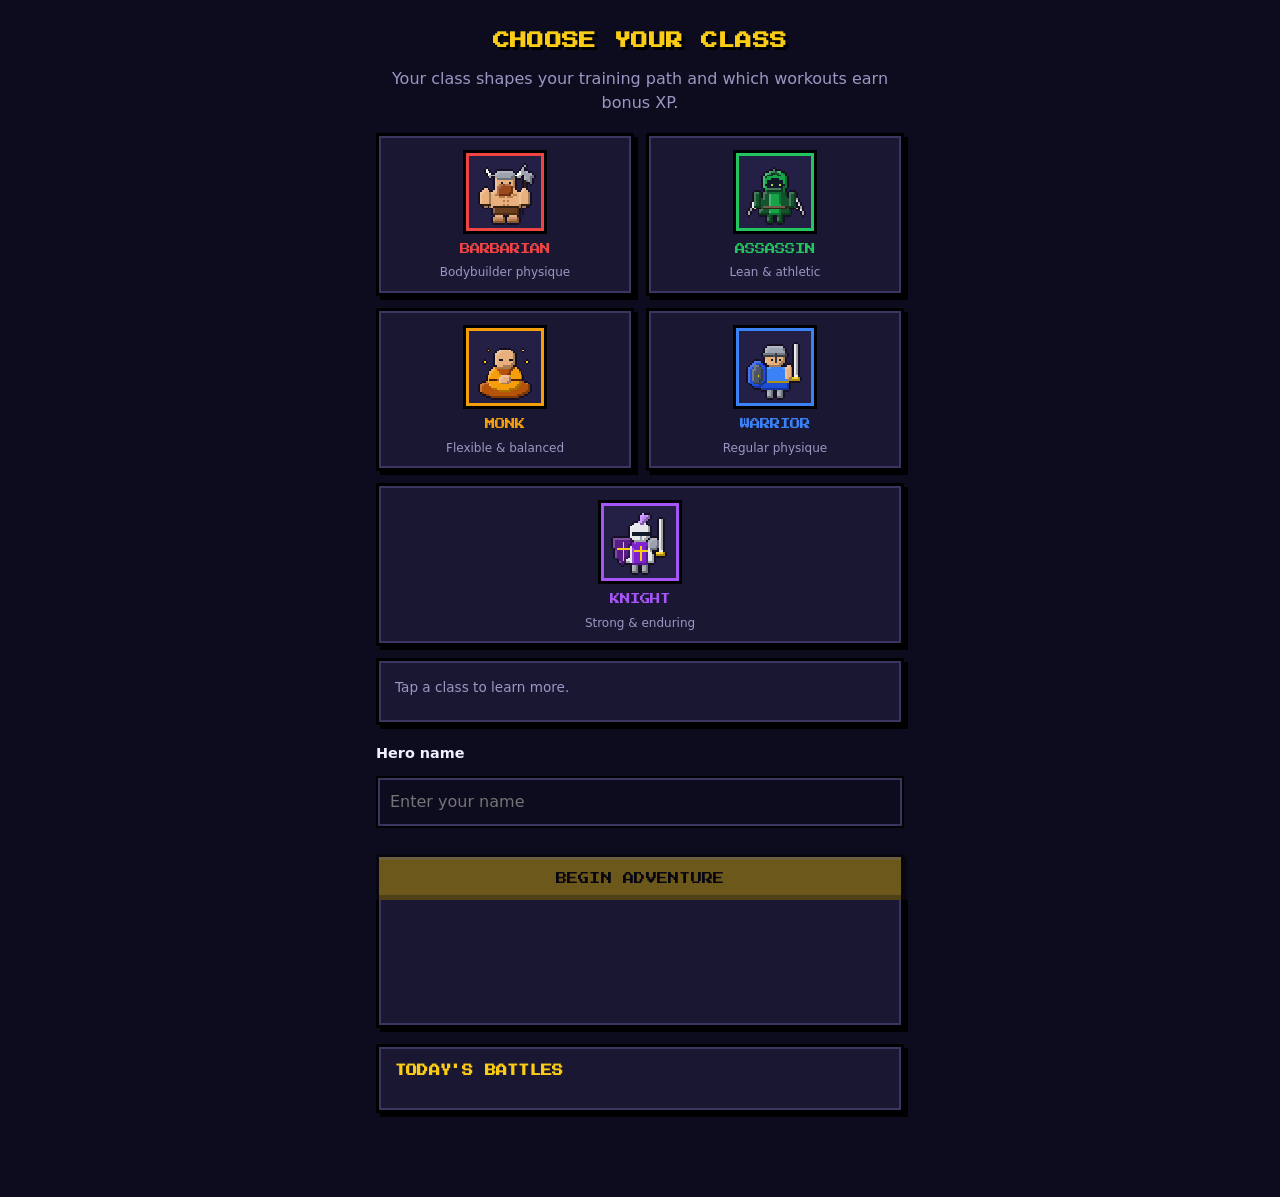
==== commit 0c203f88: "Expand FitQuest: dungeons, monsters, skills, quests, gold and shop - 5 new dungeons (Frozen Tundra, " ====
--- a/fitness/index.html
+++ b/fitness/index.html
@@ -17,7 +17,7 @@
 <body>
   <header class="app-header">
     <h1 id="screen-title" class="pixel">Hero</h1>
-    <span class="header-level pixel" id="header-level"></span>
+    <span class="header-stats pixel"><span id="header-gold"></span><span class="header-level" id="header-level"></span></span>
   </header>
 
   <main>
@@ -43,6 +43,14 @@
         <div class="quest-progress" id="quest-progress"></div>
       </div>
 
+      <div class="panel quest-card bounty-card" id="bounty-card">
+        <div class="quest-header pixel"><span>&#128239; Weekly Bounty</span><span class="quest-reward" id="bounty-reward"></span></div>
+        <div class="quest-name pixel" id="bounty-name"></div>
+        <div class="quest-desc" id="bounty-desc"></div>
+        <div class="bar quest-bar"><div class="bar-fill" id="bounty-fill"></div></div>
+        <div class="quest-progress" id="bounty-progress"></div>
+      </div>
+
       <div class="stats">
         <div class="stat panel">
           <span class="stat-value pixel" id="today-minutes">0</span>
@@ -175,6 +183,12 @@
         <div class="combat-stats" id="combat-stats"></div>
         <p class="hint passive" id="class-passive"></p>
         <p class="hint">Your power comes from real training. Workouts raise your attributes, and challenges teach combat skills.</p>
+      </div>
+
+      <div class="panel">
+        <h2 class="pixel section-head"><span>Shop</span><span id="shop-gold"></span></h2>
+        <p class="hint">Earn gold from workouts, quests, bounties and monsters. Items go in your BAG for any battle.</p>
+        <div class="shop-list" id="shop-list"></div>
       </div>
 
       <div class="panel">
--- a/fitness/app.css
+++ b/fitness/app.css
@@ -78,6 +78,26 @@
   font-size: 0.95rem;
   text-transform: uppercase;
   color: var(--accent);
+}
+
+.header-stats {
+  display: flex;
+  gap: 12px;
+  font-size: 0.6rem;
+  color: var(--gold);
+}
+
+.bounty-card {
+  box-shadow: inset 0 0 0 2px #f97316, 4px 4px 0 #000;
+}
+
+.bounty-card .quest-header {
+  color: #fb923c;
+}
+
+.bounty-card.done .quest-name::after {
+  content: " \2714";
+  color: var(--success);
 }
 
 .header-level {
@@ -881,6 +901,40 @@
   line-height: 1.6;
   margin-bottom: 2px;
 }
+
+.shop-list {
+  display: flex;
+  flex-direction: column;
+  gap: 10px;
+  margin-top: 10px;
+}
+
+.shop-item {
+  display: flex;
+  align-items: center;
+  gap: 10px;
+}
+
+.shop-item .workout-info {
+  display: flex;
+  flex-direction: column;
+}
+
+.owned {
+  font-family: var(--pixel-font);
+  font-size: 0.5rem;
+  color: var(--gold);
+}
+
+.buy-btn {
+  margin: 0;
+  padding: 10px 8px;
+  font-size: 0.5rem;
+  flex-shrink: 0;
+  min-width: 64px;
+}
+
+.status-tag.crs { background: #4c1d95; }
 
 .mini-monsters {
   display: flex;
@@ -956,6 +1010,11 @@
 .scene.forest { --sky1: #9fd8a0; --sky2: #cdeec0; --ground1: #6cbf5a; --ground2: #3f8f3a; --pad: #a7d97a; }
 .scene.volcano { --sky1: #2a0a0a; --sky2: #6b1d0f; --ground1: #7c3418; --ground2: #4a1a0c; --pad: #b45309; }
 .scene.peak { --sky1: #8ec5ff; --sky2: #d6ecff; --ground1: #eef4fb; --ground2: #c5d5e8; --pad: #ffffff; }
+.scene.tundra { --sky1: #c7e4f7; --sky2: #e9f5fc; --ground1: #f8fbfd; --ground2: #cfe3f0; --pad: #e0f2fe; }
+.scene.temple { --sky1: #0b3b4a; --sky2: #135e6e; --ground1: #1f7a7a; --ground2: #0f4c4c; --pad: #5eead4; }
+.scene.ruins { --sky1: #f6c177; --sky2: #fde3b0; --ground1: #e2b26b; --ground2: #b8863f; --pad: #f3d39a; }
+.scene.shadow { --sky1: #07040f; --sky2: #1a0f2e; --ground1: #24163d; --ground2: #120a20; --pad: #4c1d95; }
+.scene.abyss { --sky1: #1a0505; --sky2: #3b0a0a; --ground1: #4c0d0d; --ground2: #250505; --pad: #9a3412; }
 
 .platform {
   position: absolute;
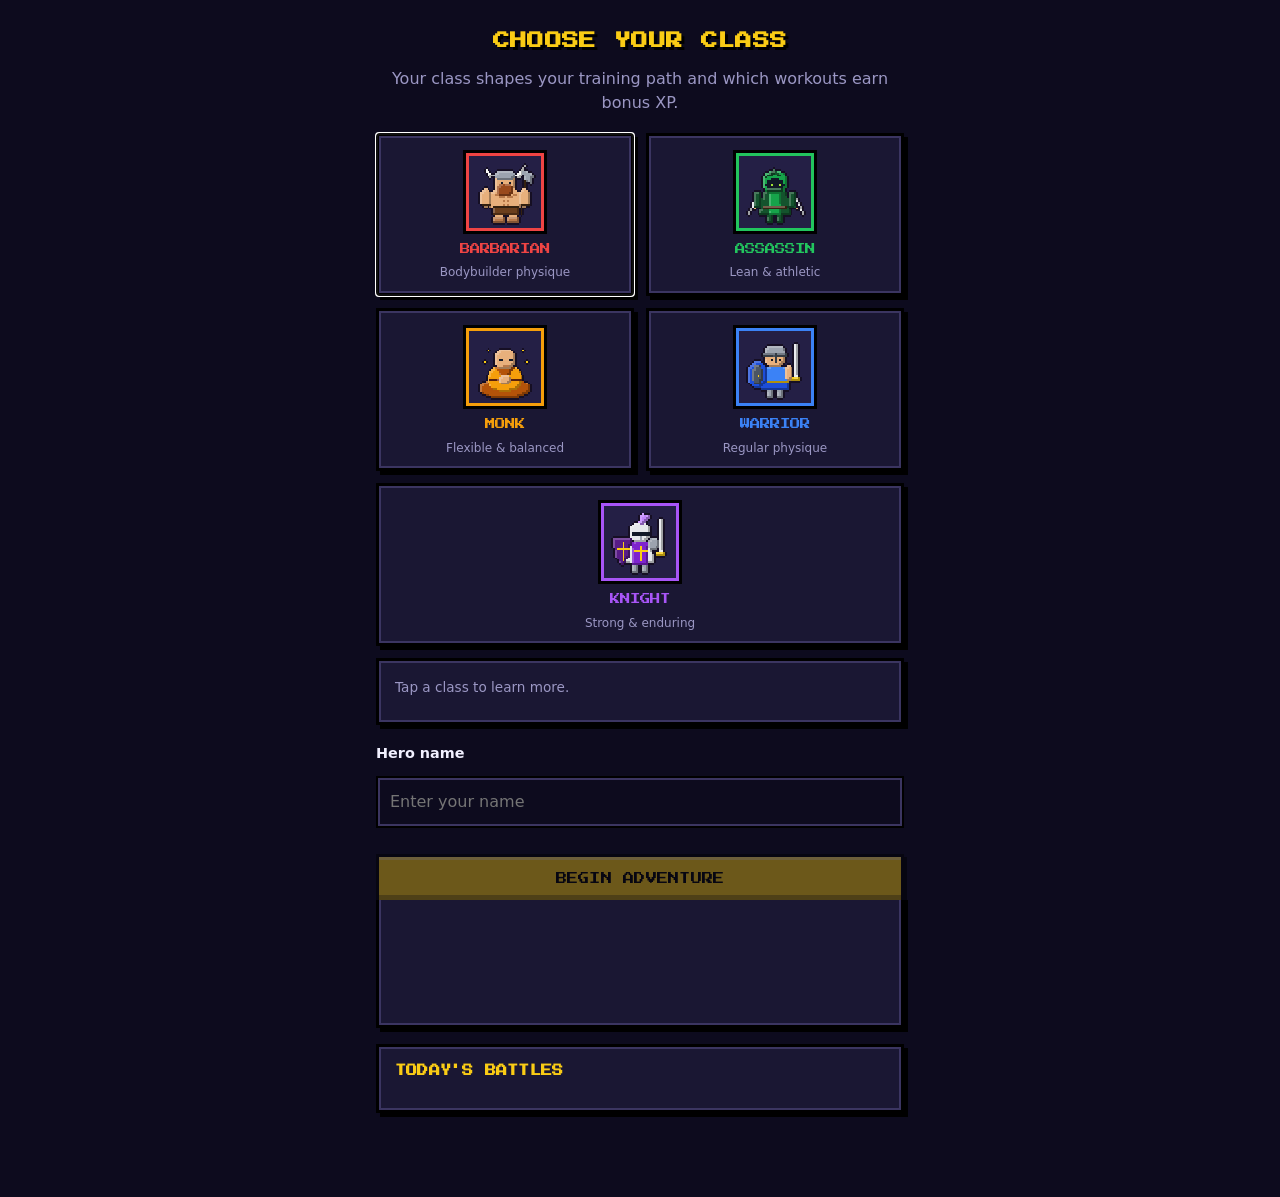
==== commit cd2b15a2: "Guard overlays, back button and quick repeat input - The phone's back button during a dungeon run no" ====
--- a/fitness/index.html
+++ b/fitness/index.html
@@ -193,6 +193,7 @@
 
       <div class="panel">
         <h2 class="pixel">Combat Skills</h2>
+        <p class="hint">Each rank adds 25% to a skill's damage, healing and buffs, and 10 points to its stun, block or dodge chance. Bosses resist stuns (half the chance), and nothing can be stunned two turns in a row.</p>
         <ul class="workout-list" id="combat-skill-list"></ul>
       </div>
 
@@ -240,9 +241,10 @@
         <h2 class="pixel">Your Hero</h2>
         <div class="current-class" id="current-class"></div>
         <button type="button" class="btn secondary pixel" id="change-class-btn">Change Class</button>
-      </div>
-
-      <form id="settings-form" class="panel form">
+        <button type="button" class="btn secondary pixel" id="replay-tutorial-btn">Replay Tutorial</button>
+      </div>
+
+      <form id="settings-form" class="panel form" novalidate>
         <h2 class="pixel">Settings</h2>
         <label for="goal">Weekly goal (minutes)</label>
         <input type="number" id="goal" min="10" max="5000" inputmode="numeric">
@@ -255,7 +257,17 @@
 
         <label for="weight" id="weight-label">Body weight (kg)</label>
         <input type="number" id="weight" min="20" max="300" step="0.1" inputmode="decimal">
-        <p class="hint">Used to estimate calories burned.</p>
+        <p class="hint">Used to estimate calories burned and to rank your lifts.</p>
+
+        <label class="toggle-row" for="vibration">
+          <input type="checkbox" id="vibration">
+          <span>Vibrate on hits in battle</span>
+        </label>
+
+        <label class="toggle-row" for="music">
+          <input type="checkbox" id="music">
+          <span>Music</span>
+        </label>
 
         <button type="submit" class="btn pixel">Save</button>
         <p class="form-status" id="settings-status" role="status"></p>
@@ -280,7 +292,7 @@
   </nav>
 
   <!-- Class selection (shown on first launch, or from Camp) -->
-  <div class="overlay" id="class-select" hidden>
+  <div class="overlay" id="class-select" role="dialog" aria-modal="true" aria-labelledby="class-select-title" hidden>
     <div class="overlay-inner">
       <h1 class="pixel overlay-title" id="class-select-title">Choose Your Class</h1>
       <p class="overlay-sub">Your class shapes your training path and which workouts earn bonus XP.</p>
@@ -296,7 +308,7 @@
   </div>
 
   <!-- Dungeon battle (Pokémon-style) -->
-  <div class="overlay battle" id="battle" hidden>
+  <div class="overlay battle" id="battle" role="dialog" aria-modal="true" aria-label="Dungeon battle" hidden>
     <div class="battle-inner">
       <div class="battle-top pixel"><span id="b-dungeon"></span><span id="b-floor"></span></div>
 
@@ -321,14 +333,14 @@
       </div>
 
       <div class="command-area" id="b-command" data-menu="wait">
-        <div class="text-box pixel" id="b-text" role="status" aria-live="polite"></div>
+        <div class="text-box pixel" id="b-text" role="status" aria-live="polite" tabindex="0"></div>
         <div class="command-menu" id="b-actions"></div>
       </div>
     </div>
   </div>
 
   <!-- Level up / quest complete popup -->
-  <div class="overlay popup" id="popup" hidden>
+  <div class="overlay popup" id="popup" role="dialog" aria-modal="true" aria-labelledby="popup-title" hidden>
     <div class="popup-box panel">
       <div class="popup-icon" id="popup-icon"></div>
       <div class="popup-title pixel" id="popup-title"></div>
@@ -337,8 +349,23 @@
     </div>
   </div>
 
+  <!-- First-time tutorial -->
+  <div class="tutorial" id="tutorial" hidden>
+    <div class="tut-spotlight" id="tut-spotlight"></div>
+    <div class="tut-card panel" id="tut-card" role="dialog" aria-labelledby="tut-title">
+      <div class="tut-step pixel" id="tut-step"></div>
+      <div class="tut-title pixel" id="tut-title"></div>
+      <p class="tut-text" id="tut-text"></p>
+      <div class="tut-actions">
+        <button type="button" class="btn secondary pixel" id="tut-skip">Skip</button>
+        <button type="button" class="btn pixel" id="tut-next">Next</button>
+      </div>
+    </div>
+  </div>
+
   <div class="toast pixel" id="toast" aria-live="polite"></div>
 
+  <script src="music.js"></script>
   <script src="art.js"></script>
   <script src="battle.js"></script>
   <script src="app.js"></script>
--- a/fitness/app.css
+++ b/fitness/app.css
@@ -574,6 +574,22 @@
   display: grid;
   grid-template-columns: 1fr 1fr;
   gap: 12px;
+}
+
+.toggle-row {
+  display: flex;
+  align-items: center;
+  gap: 10px;
+  margin: 6px 0 4px;
+  font-weight: 400;
+  cursor: pointer;
+}
+
+.toggle-row input {
+  width: 20px;
+  height: 20px;
+  margin: 0;
+  accent-color: var(--accent);
 }
 
 .hint {
@@ -1562,7 +1578,7 @@
 
 .badge-grid {
   display: grid;
-  grid-template-columns: repeat(3, 1fr);
+  grid-template-columns: repeat(3, minmax(0, 1fr));
   gap: 10px;
 }
 
@@ -1825,13 +1841,65 @@
   to { transform: scale(1); opacity: 1; }
 }
 
+/* Tutorial */
+.tutorial {
+  position: fixed;
+  inset: 0;
+  z-index: 30;
+}
+
+.tut-spotlight {
+  position: fixed;
+  border-radius: 6px;
+  box-shadow: 0 0 0 9999px rgb(5 4 15 / 0.78);
+  outline: 3px solid var(--gold);
+  transition: top 0.25s, left 0.25s, width 0.25s, height 0.25s;
+  pointer-events: none;
+}
+
+.tut-card {
+  position: fixed;
+  left: 16px;
+  right: 16px;
+  max-width: 420px;
+  margin: 0 auto;
+  display: flex;
+  flex-direction: column;
+  gap: 8px;
+  box-shadow: inset 0 0 0 3px var(--gold), 5px 5px 0 #000;
+  animation: pop 0.25s steps(4);
+}
+
+.tut-step {
+  font-size: 0.5rem;
+  color: var(--muted);
+}
+
+.tut-title {
+  font-size: 0.85rem;
+  color: var(--gold);
+}
+
+.tut-text {
+  line-height: 1.5;
+}
+
+.tut-actions {
+  display: flex;
+  gap: 8px;
+}
+
+.tut-actions .btn {
+  flex: 1;
+}
+
 /* XP toast */
 .toast {
   position: fixed;
   left: 50%;
   bottom: calc(var(--tab-height) + env(safe-area-inset-bottom) + 20px);
   transform: translateX(-50%);
-  z-index: 15;
+  z-index: 30; /* above popups, so the +XP toast stays visible */
   padding: 12px 16px;
   background: var(--panel);
   border: 3px solid #000;
